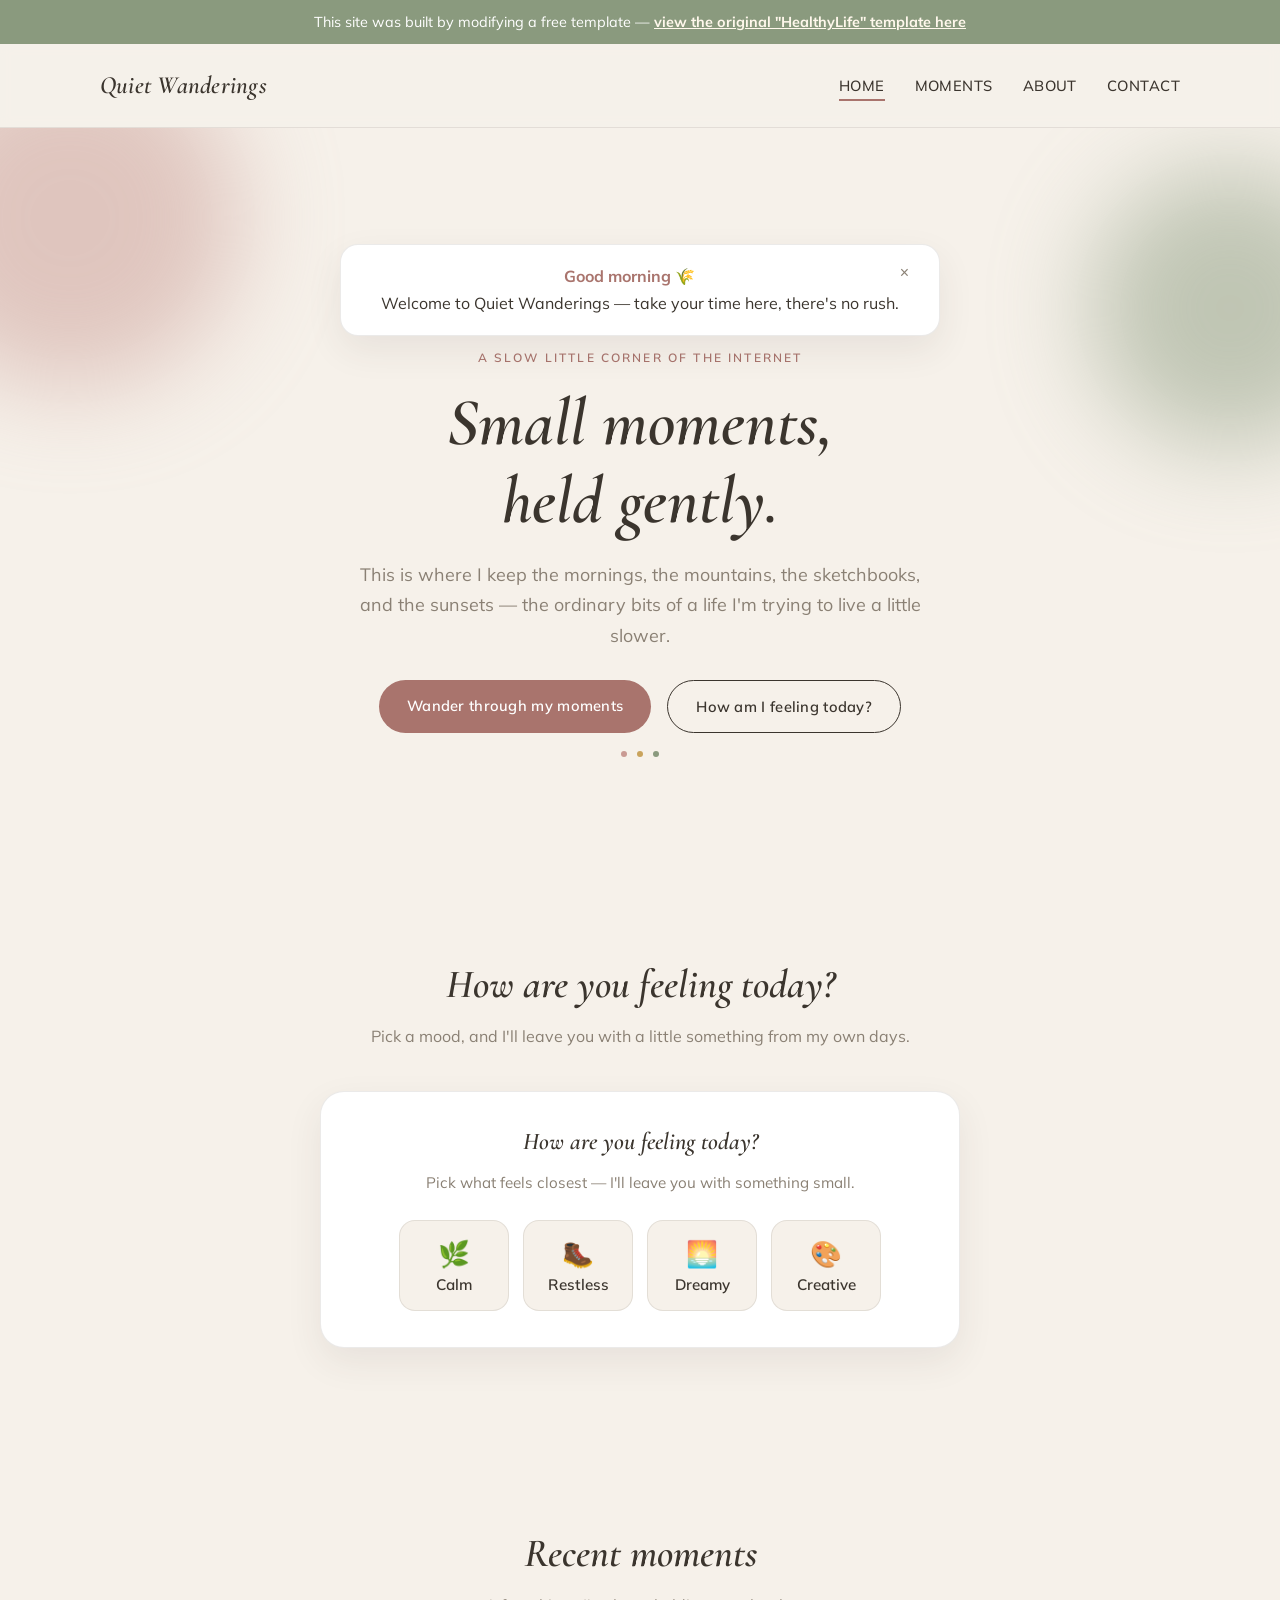
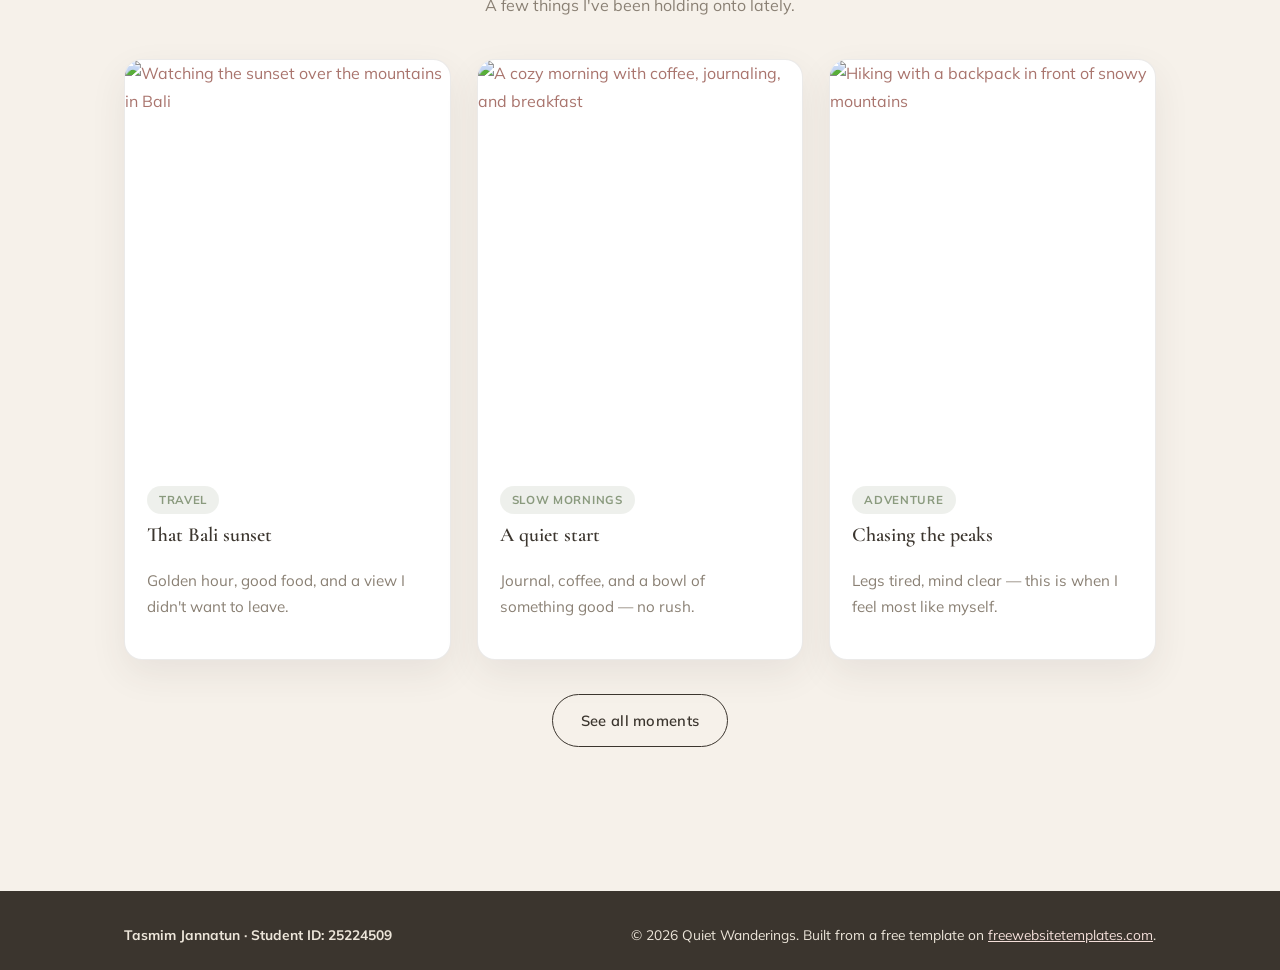
==== index.html @ cccf2f8f "Add files via upload" ====
<!DOCTYPE html>
<html lang="en">
<head>
<meta charset="UTF-8">
<meta name="viewport" content="width=device-width, initial-scale=1.0">
<title>Quiet Wanderings — Tasmim's Lifestyle Journal</title>
<link rel="stylesheet" href="style.css">
</head>
<body>

<div class="template-credit">
  This site was built by modifying a free template &mdash;
  <a href="https://freewebsitetemplates.com/preview/healthylifetemplate/index.html" target="_blank" rel="noopener">
    view the original "HealthyLife" template here
  </a>
</div>

<header class="site-header">
  <div class="container nav-wrap">
    <a href="index.html" class="logo">Quiet Wanderings</a>
    <nav class="main-nav">
      <ul>
        <li><a href="index.html" class="active">Home</a></li>
        <li><a href="moments.html">Moments</a></li>
        <li><a href="about.html">About</a></li>
        <li><a href="contact.html">Contact</a></li>
      </ul>
    </nav>
  </div>
</header>

<section class="hero">
  <div class="orb" style="width:340px; height:340px; background:#C99A93; top:-80px; left:-100px;"></div>
  <div class="orb" style="width:280px; height:280px; background:#8A9A7E; top:40px; right:-90px; animation-delay:2s;"></div>
  <div class="container">

    <div id="welcome-banner"></div>

    <p class="eyebrow">A slow little corner of the internet</p>
    <h1>Small moments, held gently.</h1>
    <p class="lead">
      This is where I keep the mornings, the mountains, the sketchbooks, and the sunsets —
      the ordinary bits of a life I'm trying to live a little slower.
    </p>
    <div class="hero-cta">
      <a href="moments.html" class="btn btn-primary">Wander through my moments</a>
      <a href="#mood" class="btn btn-outline">How am I feeling today?</a>
    </div>

    <div class="dot-divider"><span></span><span></span><span></span></div>
  </div>
</section>

<section class="content-block" id="mood">
  <div class="container">
    <div class="section-title">
      <h2>How are you feeling today?</h2>
      <p>Pick a mood, and I'll leave you with a little something from my own days.</p>
    </div>
    <div class="mood-box">
      <div id="mood-app"><!-- rendered by script.js --></div>
    </div>
  </div>
</section>

<section class="content-block">
  <div class="container">
    <div class="section-title">
      <h2>Recent moments</h2>
      <p>A few things I've been holding onto lately.</p>
    </div>
    <div class="grid">

      <a href="bali-sunset.html" class="card" style="text-decoration:none;">
        <img src="bali-sunset.jpg" alt="Watching the sunset over the mountains in Bali">
        <div class="card-body">
          <span class="card-tag">Travel</span>
          <h3>That Bali sunset</h3>
          <p>Golden hour, good food, and a view I didn't want to leave.</p>
        </div>
      </a>

      <a href="cozy-morning.html" class="card" style="text-decoration:none;">
        <img src="cozy-morning.jpg" alt="A cozy morning with coffee, journaling, and breakfast">
        <div class="card-body">
          <span class="card-tag">Slow mornings</span>
          <h3>A quiet start</h3>
          <p>Journal, coffee, and a bowl of something good — no rush.</p>
        </div>
      </a>

      <a href="mountain-hike.html" class="card" style="text-decoration:none;">
        <img src="mountain-hike.jpg" alt="Hiking with a backpack in front of snowy mountains">
        <div class="card-body">
          <span class="card-tag">Adventure</span>
          <h3>Chasing the peaks</h3>
          <p>Legs tired, mind clear — this is when I feel most like myself.</p>
        </div>
      </a>

    </div>
    <p style="text-align:center; margin-top:34px;">
      <a href="moments.html" class="btn btn-outline">See all moments</a>
    </p>
  </div>
</section>

<footer class="site-footer">
  <div class="container">
    <span class="footer-id">Tasmim Jannatun &middot; Student ID: 25224509</span>
    <span>&copy; 2026 Quiet Wanderings. Built from a free template on
      <a href="https://freewebsitetemplates.com/" target="_blank" rel="noopener">freewebsitetemplates.com</a>.
    </span>
  </div>
</footer>

<script src="script.js"></script>
<script>
  document.addEventListener('DOMContentLoaded', () => {
    showWelcomeMessage();
    renderMoodBox();
  });
</script>
</body>
</html>
---- style.css ----
/* ============================================================
   QUIET WANDERINGS — custom stylesheet
   Modified/added on top of a free template structure from
   freewebsitetemplates.com
   ============================================================ */

@import url('https://fonts.googleapis.com/css2?family=Cormorant+Garamond:ital,wght@0,400;0,500;0,600;1,500&family=Mulish:wght@300;400;500;600;700&display=swap');

:root{
  --bg: #F6F1EA;
  --surface: #FFFFFF;
  --ink: #3B352E;
  --ink-soft: #8A8074;
  --rose: #C99A93;
  --rose-dark: #A9746D;
  --sage: #8A9A7E;
  --gold: #C9A35C;
  --line: rgba(59,53,46,0.10);
  --radius: 18px;
  --shadow: 0 14px 36px rgba(59,53,46,0.08);
}

*{ box-sizing:border-box; }
html{ scroll-behavior: smooth; }

body{
  margin:0;
  background: var(--bg);
  color: var(--ink);
  font-family: 'Mulish', sans-serif;
  font-weight: 400;
  line-height: 1.7;
  -webkit-font-smoothing: antialiased;
}

h1,h2,h3,h4{
  font-family:'Cormorant Garamond', serif;
  font-weight: 600;
  color: var(--ink);
  line-height:1.15;
  margin: 0 0 0.4em;
}

a{ color: var(--rose-dark); }
img{ max-width:100%; display:block; }

.container{ max-width: 1080px; margin:0 auto; padding:0 24px; }

/* ---------- Soft glowing orb motif (signature element) ---------- */
.orb{
  position:absolute; border-radius:50%;
  filter: blur(50px);
  opacity:0.5;
  animation: breathe 8s ease-in-out infinite;
  pointer-events:none;
}
@keyframes breathe{
  0%,100%{ transform: scale(1); opacity:0.45; }
  50%{ transform: scale(1.12); opacity:0.65; }
}
@media (prefers-reduced-motion: reduce){ .orb{ animation:none; } }

.dot-divider{
  display:flex; justify-content:center; gap:10px; margin: 18px 0;
}
.dot-divider span{
  width:6px; height:6px; border-radius:50%; background: var(--rose);
}
.dot-divider span:nth-child(2){ background: var(--gold); }
.dot-divider span:nth-child(3){ background: var(--sage); }

/* ---------- Header ---------- */
header.site-header{
  position: sticky; top:0; z-index:50;
  background: rgba(246,241,234,0.9);
  backdrop-filter: blur(6px);
  border-bottom: 1px solid var(--line);
}
.nav-wrap{ display:flex; align-items:center; justify-content:space-between; padding:20px 0; }
.logo{
  font-family:'Cormorant Garamond', serif; font-weight:600; font-style:italic;
  font-size:1.55rem; color: var(--ink); text-decoration:none;
  display:flex; align-items:center; gap:8px; letter-spacing:0.01em;
}
nav.main-nav ul{ list-style:none; display:flex; gap:30px; margin:0; padding:0; }
nav.main-nav a{
  text-decoration:none; color: var(--ink); font-weight:500; font-size:0.92rem;
  letter-spacing:0.03em; text-transform:uppercase; position:relative; padding:4px 0;
}
nav.main-nav a::after{
  content:''; position:absolute; left:0; bottom:-2px; width:0; height:1.5px;
  background: var(--rose-dark); transition: width 0.25s ease;
}
nav.main-nav a:hover::after, nav.main-nav a.active::after{ width:100%; }

/* ---------- Template credit ---------- */
.template-credit{
  background: var(--sage); color:#fff; text-align:center;
  padding: 10px 16px; font-size:0.9rem;
}
.template-credit a{ color:#FFF8EC; font-weight:700; text-decoration:underline; }

/* ---------- Hero ---------- */
.hero{ position:relative; overflow:hidden; padding: 80px 0 60px; text-align:center; }
.hero .eyebrow{
  color: var(--rose-dark); font-weight:600; letter-spacing:0.18em;
  text-transform:uppercase; font-size:0.75rem; margin-bottom:16px;
}
.hero h1{
  font-size: clamp(2.6rem, 6vw, 4.2rem); font-style: italic; max-width:16ch; margin:0 auto 20px;
}
.hero p.lead{
  font-size:1.12rem; color: var(--ink-soft); max-width:52ch; margin: 0 auto;
}
.hero-cta{ margin-top:30px; display:flex; gap:16px; justify-content:center; flex-wrap:wrap; }

.btn{
  display:inline-block; padding:13px 28px; border-radius:999px;
  font-weight:600; text-decoration:none; font-size:0.92rem; letter-spacing:0.02em;
  transition: transform 0.2s ease, box-shadow 0.2s ease;
}
.btn-primary{ background: var(--rose-dark); color:#fff; }
.btn-primary:hover{ transform: translateY(-2px); box-shadow:0 10px 22px rgba(169,116,109,0.35); }
.btn-outline{ background:transparent; color: var(--ink); border:1.5px solid var(--ink); }
.btn-outline:hover{ background: var(--ink); color:#fff; }

/* ---------- Welcome banner (JS, index only) ---------- */
#welcome-banner{
  max-width:600px; margin:36px auto 0; background: var(--surface);
  border:1px solid var(--line); border-radius: var(--radius);
  padding:18px 24px; box-shadow: var(--shadow);
  opacity:0; transform: translateY(-10px);
  transition: opacity 0.7s ease, transform 0.7s ease;
}
#welcome-banner.show{ opacity:1; transform:translateY(0); }
#welcome-banner strong{ color: var(--rose-dark); }
#welcome-banner .close-banner{
  float:right; cursor:pointer; background:none; border:none; font-size:1rem; color: var(--ink-soft);
}

/* ---------- Section titles ---------- */
.section-title{ text-align:center; margin:70px 0 10px; }
.section-title h2{ font-size: clamp(1.9rem,3.6vw,2.5rem); font-style:italic; }
.section-title p{ color: var(--ink-soft); max-width:56ch; margin:10px auto 0; }

/* ---------- Moments grid ---------- */
.grid{ display:grid; grid-template-columns: repeat(auto-fit,minmax(250px,1fr)); gap:26px; margin-top:40px; }
.card{
  background: var(--surface); border-radius: var(--radius); overflow:hidden;
  box-shadow: var(--shadow); border:1px solid var(--line);
  transition: transform 0.3s ease, box-shadow 0.3s ease;
  display:flex; flex-direction:column;
}
.card:hover{ transform: translateY(-5px); box-shadow: 0 20px 44px rgba(59,53,46,0.14); }
.card img{ width:100%; aspect-ratio: 4/5; object-fit:cover; }
.card-body{ padding:20px 22px 24px; display:flex; flex-direction:column; flex:1; }
.card-body h3{ font-size:1.25rem; margin-bottom:6px; }
.card-body p{ color: var(--ink-soft); font-size:0.95rem; flex:1; }
.card-tag{
  align-self:flex-start; background: rgba(138,154,126,0.15); color: var(--sage);
  font-size:0.72rem; font-weight:700; padding:4px 12px; border-radius:999px;
  margin-bottom:10px; text-transform:uppercase; letter-spacing:0.06em;
}

/* ---------- Mood check-in widget ---------- */
.mood-box{
  background: var(--surface); border-radius:24px; box-shadow: var(--shadow);
  border:1px solid var(--line); max-width:640px; margin:40px auto 0; padding:36px 34px;
  text-align:center;
}
.mood-box h3{ font-size:1.5rem; margin-bottom:8px; font-style:italic; }
.mood-box .mood-sub{ color: var(--ink-soft); margin-bottom:24px; font-size:0.95rem; }
.mood-options{ display:flex; gap:14px; justify-content:center; flex-wrap:wrap; }
.mood-options button{
  padding: 16px 20px; border-radius:16px; border:1.5px solid var(--line);
  background: var(--bg); font-family:'Mulish',sans-serif; font-size:0.95rem; font-weight:600;
  color: var(--ink); cursor:pointer; transition: all 0.25s ease; min-width:110px;
}
.mood-options button:hover{ border-color: var(--rose); background:#fff; transform: translateY(-3px); }
.mood-options .emoji{ display:block; font-size:1.6rem; margin-bottom:6px; }
.mood-result{ animation: fadeIn 0.5s ease; }
@keyframes fadeIn{ from{ opacity:0; transform:translateY(6px);} to{ opacity:1; transform:translateY(0);} }
.mood-result p.quote{ font-family:'Cormorant Garamond', serif; font-style:italic; font-size:1.3rem; color: var(--ink); margin: 10px 0 16px; }
.mood-restart{
  margin-top:10px; background:none; border:none; text-decoration:underline;
  color: var(--sage); cursor:pointer; font-weight:600; font-size:0.88rem;
}

/* ---------- Content pages ---------- */
.content-block{ padding: 56px 0; }
.two-col{ display:grid; grid-template-columns: 1fr 1fr; gap:48px; align-items:center; }
@media (max-width:800px){ .two-col{ grid-template-columns:1fr; } }

/* ---------- Single moment detail page ---------- */
.moment-hero{ display:grid; grid-template-columns: 1fr 1fr; gap:48px; align-items:center; padding: 44px 0 20px; }
@media (max-width:800px){ .moment-hero{ grid-template-columns:1fr; } }
.moment-hero img{ width:100%; border-radius:24px; box-shadow: var(--shadow); aspect-ratio: 4/5; object-fit:cover; }
.moment-hero .card-tag{ margin-bottom:14px; }
.moment-hero h1{ font-size: clamp(2rem,4vw,2.8rem); font-style:italic; }
.moment-hero p.lead{ color: var(--ink-soft); font-size:1.06rem; margin-top:16px; }
.back-link{ display:inline-block; margin: 26px 0 0; font-weight:600; color: var(--sage); text-decoration:none; }
.back-link:hover{ text-decoration:underline; }
.moment-nav{
  display:flex; justify-content:space-between; margin-top:56px; padding-top:22px;
  border-top:1px solid var(--line); font-size:0.9rem;
}
.moment-nav a{ font-weight:600; text-decoration:none; color: var(--ink); }
.moment-nav a:hover{ color: var(--rose-dark); }

/* ---------- Contact ---------- */
.contact-card{
  background: var(--surface); border-radius: var(--radius); box-shadow: var(--shadow);
  border:1px solid var(--line); padding:36px; max-width:520px; margin:32px auto 0; text-align:center;
}
.contact-card a.email{ display:inline-block; margin-top:10px; font-weight:700; color: var(--rose-dark); font-size:1.05rem; }

/* ---------- Footer ---------- */
footer.site-footer{ background: var(--ink); color:#EDE6DA; margin-top:72px; padding:32px 0 24px; }
footer.site-footer .container{ display:flex; justify-content:space-between; flex-wrap:wrap; gap:12px; font-size:0.86rem; }
footer.site-footer a{ color:#F3DED9; }
footer.site-footer .footer-id{ font-weight:700; }
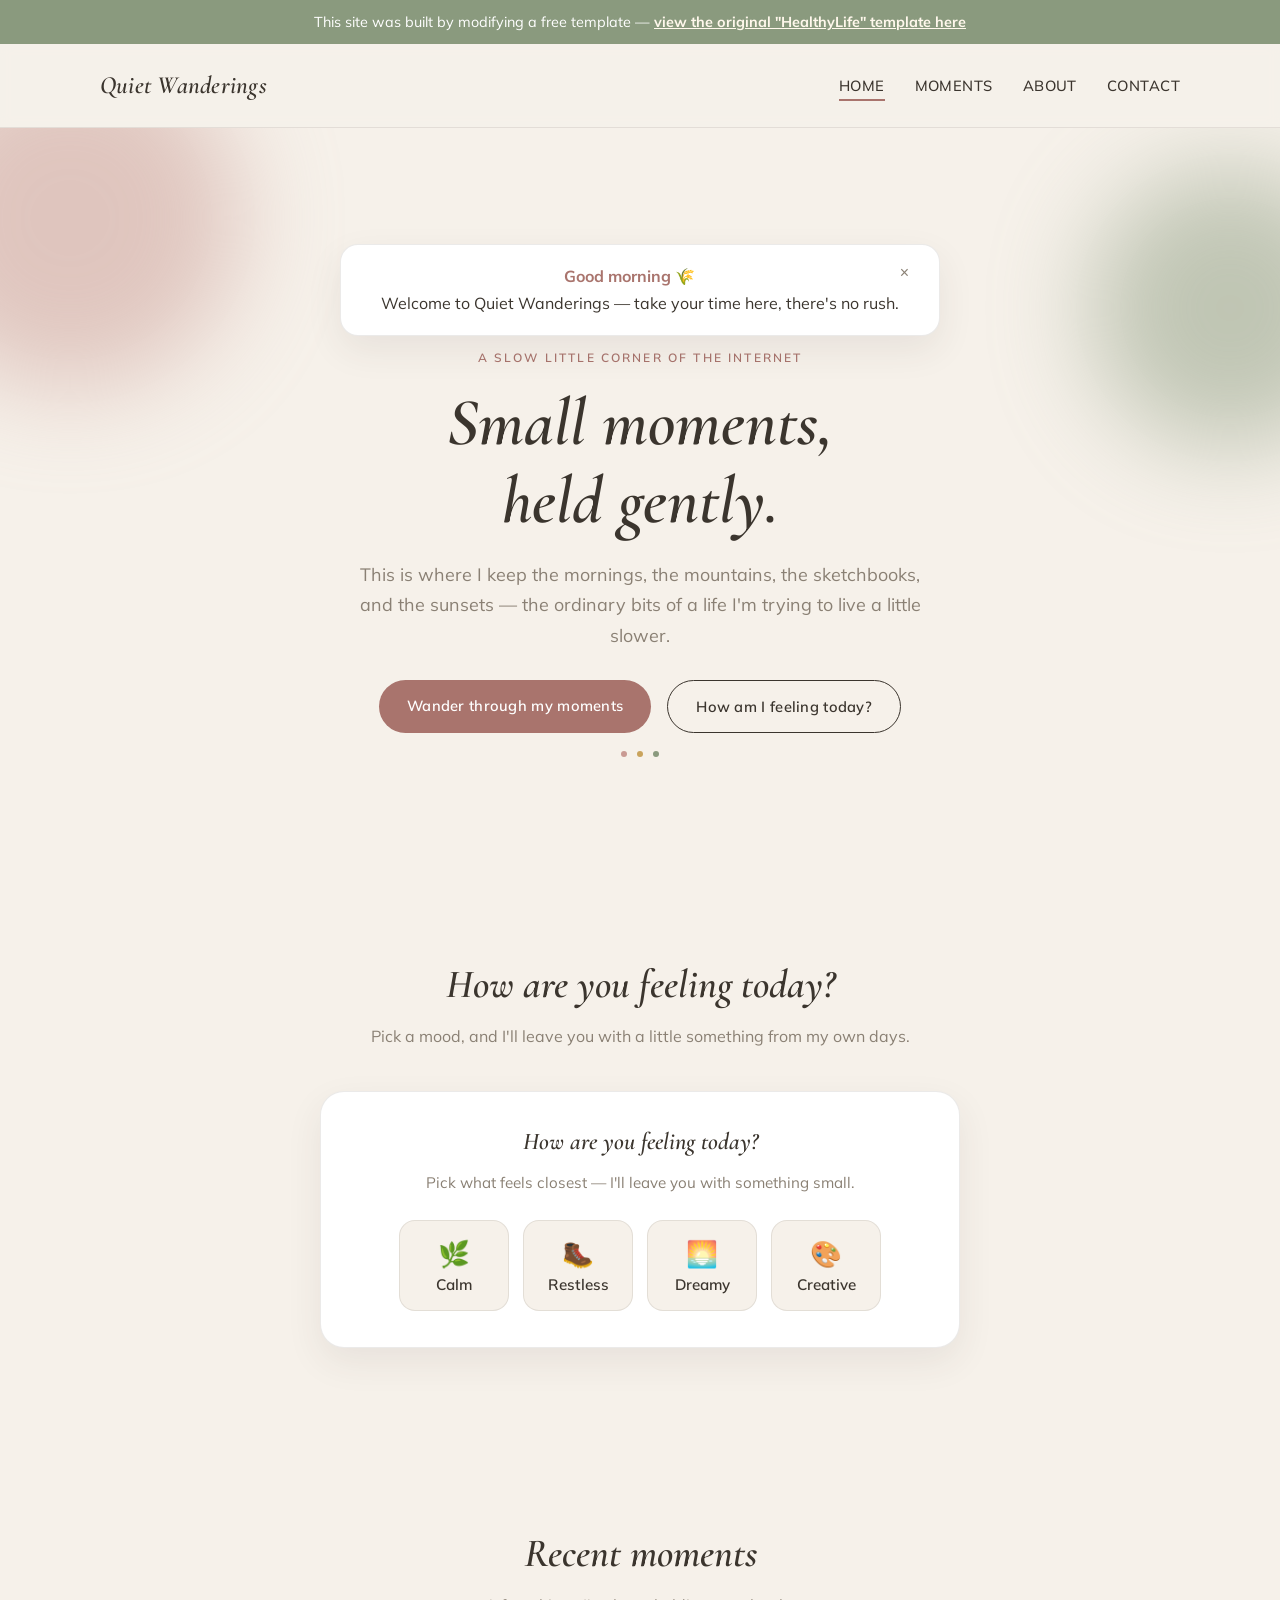
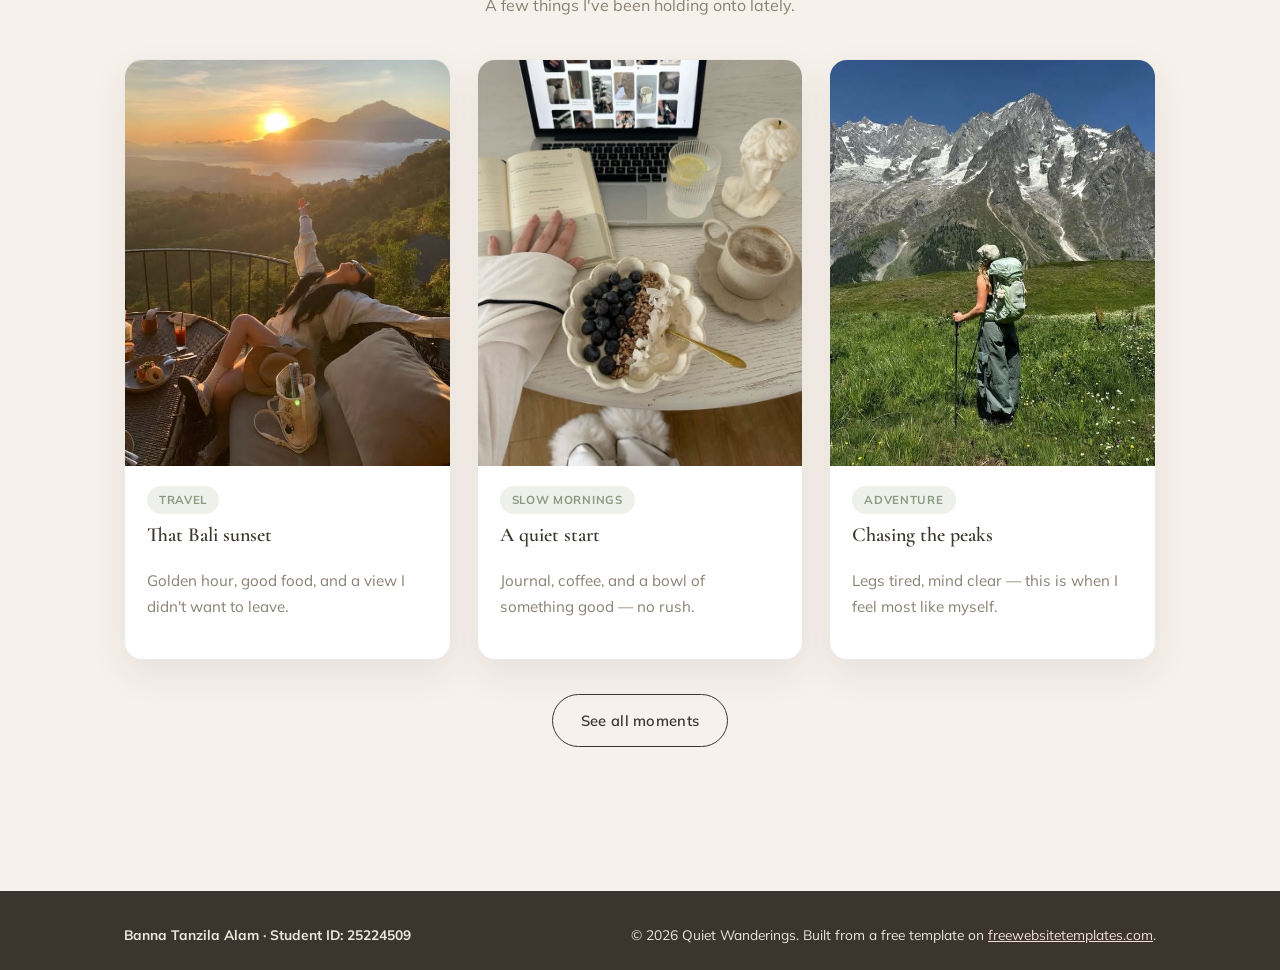
==== commit f304ab07: "Update index.html" ====
--- a/index.html
+++ b/index.html
@@ -3,7 +3,7 @@
 <head>
 <meta charset="UTF-8">
 <meta name="viewport" content="width=device-width, initial-scale=1.0">
-<title>Quiet Wanderings — Tasmim's Lifestyle Journal</title>
+<title>Quiet Wanderings — Banna's Lifestyle Journal</title>
 <link rel="stylesheet" href="style.css">
 </head>
 <body>
@@ -107,7 +107,7 @@
 
 <footer class="site-footer">
   <div class="container">
-    <span class="footer-id">Tasmim Jannatun &middot; Student ID: 25224509</span>
+    <span class="footer-id">Banna Tanzila Alam &middot; Student ID: 25224509</span>
     <span>&copy; 2026 Quiet Wanderings. Built from a free template on
       <a href="https://freewebsitetemplates.com/" target="_blank" rel="noopener">freewebsitetemplates.com</a>.
     </span>
